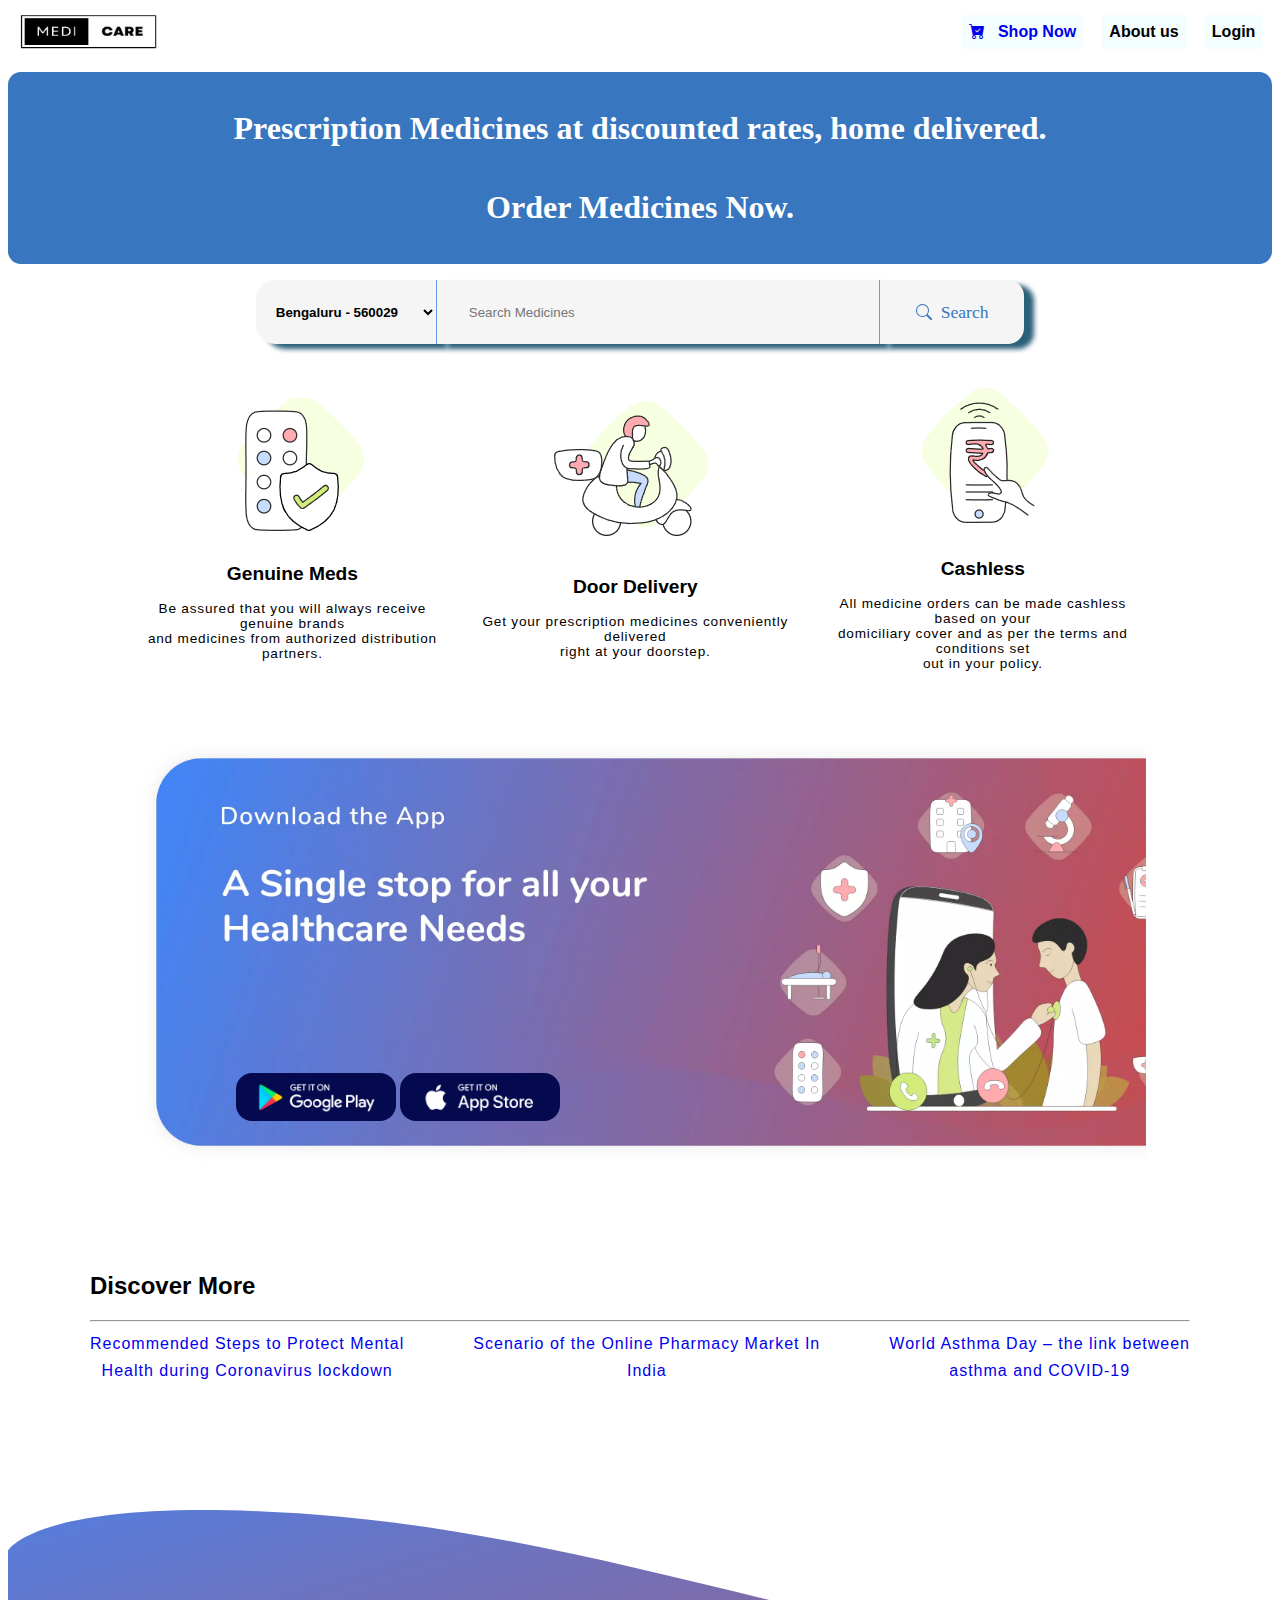
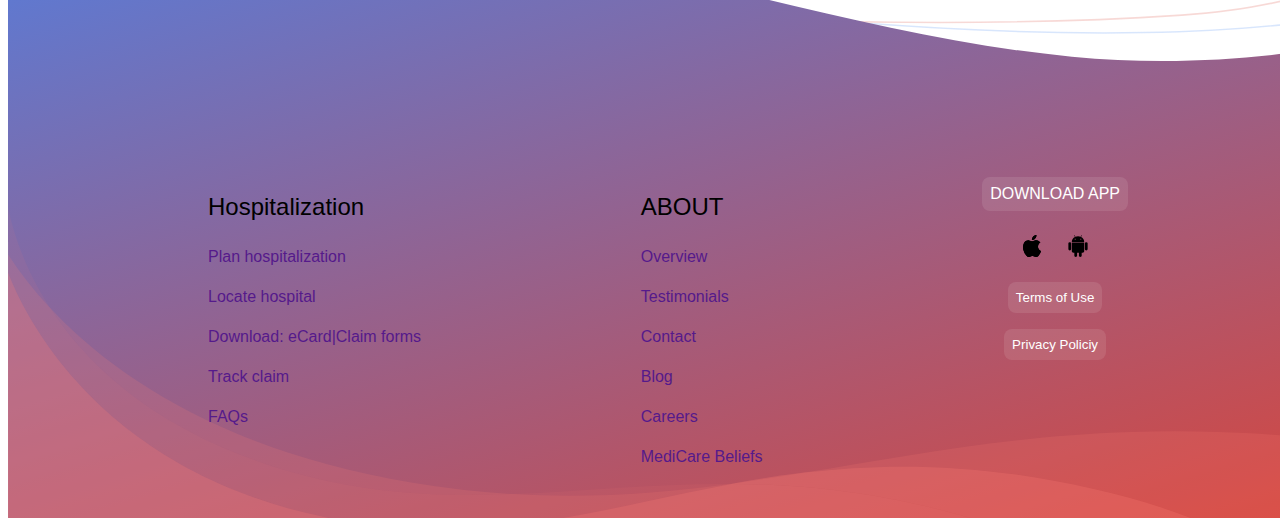
==== index.html @ 4205ca11 "blur property added" ====
<!DOCTYPE html>
<html lang="en">

<head>
    <meta charset="UTF-8">
    <meta name="viewport" content="width=device-width, initial-scale=1.0">
    <title>Home page</title>
    <link rel="stylesheet" href="https://cdn.jsdelivr.net/npm/bootstrap-icons@1.11.1/font/bootstrap-icons.css">
    <link rel="stylesheet" href="styles.css">
</head>

<body>
    <nav class="first-block">
        <img src="Medi-care.jpg" style="height: 3rem; width: 10rem; border-radius: 1rem;">
        <div class="block-1">
            <a href="sales.html" class="nav-button"><i class="bi bi-cart-check-fill"></i>&nbsp&nbsp&nbspShop Now</a>
            <a href="aboutus.html" target="_blank"><button class="nav-button">About us</button></a>
            <a href="login.html" target="_blank"><button class="nav-button">Login</button></a>
        </div>
    </nav>
    <div class="second-block">
        <h1>Prescription Medicines at discounted rates, home delivered.</h1>
        <h1>Order Medicines Now. </h1>
    </div>
    <div class="input-search">
        <select class="pin-code" style="font-family :Arial, Helvetica, sans-serif;font-weight: bold;">
            <option>Bengaluru - 560029</option>
            <option>Ayodhya - 224101</option>
            <option>Allahabad - 2200101</option>
        </select>
        <input type="search" name="search-data" placeholder="Search Medicines" id="search">
        <div class="button">
            <svg xmlns="http://www.w3.org/2000/svg" width="16" height="16" fill="currentColor" class="bi bi-search"
                viewBox="0 0 16 16">
                <path
                    d="M11.742 10.344a6.5 6.5 0 1 0-1.397 1.398h-.001c.03.04.062.078.098.115l3.85 3.85a1 1 0 0 0 1.415-1.414l-3.85-3.85a1.007 1.007 0 0 0-.115-.1zM12 6.5a5.5 5.5 0 1 1-11 0 5.5 5.5 0 0 1 11 0z" />
            </svg>&nbsp&nbsp
            <span>Search</span>
        </div>
    </div>
    <section class="facilities">
        <div class="facilities-1">
            <img src="facilities-1.png" alt="Genuine Meds">
            <h2>Genuine Meds</h2>
            <p>Be assured that you will always receive genuine brands<br> and medicines from authorized distribution
                partners.</p>
        </div>
        <div class="facilities-1">
            <img src="facilities-2.png" alt="Door Delivery">
            <h2>Door Delivery</h2>
            <p>Get your prescription medicines conveniently delivered<br> right at your doorstep.</p>
        </div>
        <div class="facilities-1">
            <img src="facilities-3.png" alt="Cashless">
            <h2>Cashless</h2>
            <p>All medicine orders can be made cashless based on your<br> domiciliary cover and as per the terms and
                conditions set<br> out in your policy.</p>
        </div>
    </section>
    <section class="download">
        <div class="download-1">
            <div class="content">
                <form action="" method="post">
                    <input type="image" src="playstore.png" name="play-store" class="input-image">
                    <input type="image" src="app-store.png" name="app-store" class="input-image">
                </form>
            </div>
        </div>
    </section>
    <section class="discover" style="width: 100%;">
        <div class="discover-1">
            <div class="heading-2">
                <h2>Discover More</h2>
                <hr>
            </div>
            <div class="discover-link">
                <a href="https://blog.medibuddy.in/mental-health-wellness-during-lockdown/" target="_blank">Recommended
                    Steps to Protect Mental<br> Health during Coronavirus lockdown</a>
                <a href="https://www.ncbi.nlm.nih.gov/pmc/articles/PMC9804119/" target="_blank">Scenario of the Online
                    Pharmacy Market In<br> India</a>
                <a href="https://www.parkhospital.in/media-room/the-relationship-between-covid-19-and-asthma-what-people-need-to-know"
                    target="_blank">World Asthma Day – the link between<br> asthma and COVID-19</a>
            </div>
        </div>
    </section>
    <footer>
        <div class="footer-list">
            <ol class="anchor-list">
                <span class="hospital">Hospitalization</span>
                <a href="">Plan hospitalization</a>
                <a href="">Locate hospital</a>
                <a href="">Download: eCard|Claim forms</a>
                <a href="">Track claim</a>
                <a href="">FAQs</a>
            </ol>
            <ol class="about-list">
                <span class="about">ABOUT</span>
                <a href="">Overview</a>
                <a href="">Testimonials</a>
                <a href="">Contact</a>
                <a href="">Blog</a>
                <a href="">Careers</a>
                <a href="">MediCare Beliefs</a>
            </ol>
            <ol class="utility">
                <span class="download-play">DOWNLOAD APP</span>
                <span class="icons-1">
                    <svg xmlns="http://www.w3.org/2000/svg" width="22" height="22" fill="currentColor"
                        class="bi bi-apple" viewBox="0 0 16 16">
                        <path
                            d="M11.182.008C11.148-.03 9.923.023 8.857 1.18c-1.066 1.156-.902 2.482-.878 2.516.024.034 1.52.087 2.475-1.258.955-1.345.762-2.391.728-2.43Zm3.314 11.733c-.048-.096-2.325-1.234-2.113-3.422.212-2.189 1.675-2.789 1.698-2.854.023-.065-.597-.79-1.254-1.157a3.692 3.692 0 0 0-1.563-.434c-.108-.003-.483-.095-1.254.116-.508.139-1.653.589-1.968.607-.316.018-1.256-.522-2.267-.665-.647-.125-1.333.131-1.824.328-.49.196-1.422.754-2.074 2.237-.652 1.482-.311 3.83-.067 4.56.244.729.625 1.924 1.273 2.796.576.984 1.34 1.667 1.659 1.899.319.232 1.219.386 1.843.067.502-.308 1.408-.485 1.766-.472.357.013 1.061.154 1.782.539.571.197 1.111.115 1.652-.105.541-.221 1.324-1.059 2.238-2.758.347-.79.505-1.217.473-1.282Z" />
                        <path
                            d="M11.182.008C11.148-.03 9.923.023 8.857 1.18c-1.066 1.156-.902 2.482-.878 2.516.024.034 1.52.087 2.475-1.258.955-1.345.762-2.391.728-2.43Zm3.314 11.733c-.048-.096-2.325-1.234-2.113-3.422.212-2.189 1.675-2.789 1.698-2.854.023-.065-.597-.79-1.254-1.157a3.692 3.692 0 0 0-1.563-.434c-.108-.003-.483-.095-1.254.116-.508.139-1.653.589-1.968.607-.316.018-1.256-.522-2.267-.665-.647-.125-1.333.131-1.824.328-.49.196-1.422.754-2.074 2.237-.652 1.482-.311 3.83-.067 4.56.244.729.625 1.924 1.273 2.796.576.984 1.34 1.667 1.659 1.899.319.232 1.219.386 1.843.067.502-.308 1.408-.485 1.766-.472.357.013 1.061.154 1.782.539.571.197 1.111.115 1.652-.105.541-.221 1.324-1.059 2.238-2.758.347-.79.505-1.217.473-1.282Z" />
                    </svg>
                    <svg xmlns="http://www.w3.org/2000/svg" width="22" height="22" fill="currentColor"
                        class="bi bi-android2" viewBox="0 0 16 16">
                        <path
                            d="m10.213 1.471.691-1.26c.046-.083.03-.147-.048-.192-.085-.038-.15-.019-.195.058l-.7 1.27A4.832 4.832 0 0 0 8.005.941c-.688 0-1.34.135-1.956.404l-.7-1.27C5.303 0 5.239-.018 5.154.02c-.078.046-.094.11-.049.193l.691 1.259a4.25 4.25 0 0 0-1.673 1.476A3.697 3.697 0 0 0 3.5 5.02h9c0-.75-.208-1.44-.623-2.072a4.266 4.266 0 0 0-1.664-1.476ZM6.22 3.303a.367.367 0 0 1-.267.11.35.35 0 0 1-.263-.11.366.366 0 0 1-.107-.264.37.37 0 0 1 .107-.265.351.351 0 0 1 .263-.11c.103 0 .193.037.267.11a.36.36 0 0 1 .112.265.36.36 0 0 1-.112.264Zm4.101 0a.351.351 0 0 1-.262.11.366.366 0 0 1-.268-.11.358.358 0 0 1-.112-.264c0-.103.037-.191.112-.265a.367.367 0 0 1 .268-.11c.104 0 .19.037.262.11a.367.367 0 0 1 .107.265c0 .102-.035.19-.107.264ZM3.5 11.77c0 .294.104.544.311.75.208.204.46.307.76.307h.758l.01 2.182c0 .276.097.51.292.703a.961.961 0 0 0 .7.288.973.973 0 0 0 .71-.288.95.95 0 0 0 .292-.703v-2.182h1.343v2.182c0 .276.097.51.292.703a.972.972 0 0 0 .71.288.973.973 0 0 0 .71-.288.95.95 0 0 0 .292-.703v-2.182h.76c.291 0 .54-.103.749-.308.207-.205.311-.455.311-.75V5.365h-9v6.404Zm10.495-6.587a.983.983 0 0 0-.702.278.91.91 0 0 0-.293.685v4.063c0 .271.098.501.293.69a.97.97 0 0 0 .702.284c.28 0 .517-.095.712-.284a.924.924 0 0 0 .293-.69V6.146a.91.91 0 0 0-.293-.685.995.995 0 0 0-.712-.278Zm-12.702.283a.985.985 0 0 1 .712-.283c.273 0 .507.094.702.283a.913.913 0 0 1 .293.68v4.063a.932.932 0 0 1-.288.69.97.97 0 0 1-.707.284.986.986 0 0 1-.712-.284.924.924 0 0 1-.293-.69V6.146c0-.264.098-.491.293-.68Z" />
                    </svg>
                </span>
                <span style="display: flex; flex-direction: column; row-gap: 1rem; align-items: center;">
                <a
                    href="https://www.aapkaconsultant.com/blog/terms-conditions-and-privacy-policy-of-website-mobile-app-in-india/" target="_blank"><button
                        class="toc">Terms of Use</button></a>
                <a
                    href="https://www.aapkaconsultant.com/blog/terms-conditions-and-privacy-policy-of-website-mobile-app-in-india/" target="_blank"><button
                        class="privacy">Privacy Policiy</button></a>
                    </span>
            </ol>
        </div>
    </footer>
</body>

</html>
---- styles.css ----
.first-block {
    display: flex;
    flex-direction: row;
    justify-content: space-between;
}

.button-nav {
    text-decoration: none;
    /* color: ; */
    font-size: 1rem;
    font-family: Candara, Calibri, Segoe, Segoe UI, Optima, Arial, sans-serif;
    padding: 0.5rem 1rem 0.5rem 1rem;
    background-color: #B6FFFA;
    border-radius: 1rem;
    border: none;
    box-shadow: 4px 3px 0.5rem;
    font-weight: 700;
}

.button-nav:hover {
    background-color: #FCF5ED;
}

.block-1 {
    width: 25vw;
    display: flex;
    flex-direction: row;
    align-items: center;
    justify-content: space-around;
}

.second-block {
    margin-top: 1rem;
    height: 12rem;
    background-color: #3876BF;
    border-radius: 0.8rem;
    font-size: 1rem;
    text-align: center;
    color: #fff;
    display: flex;
    flex-direction: column;
    justify-content: center;
    font-family: Brush Script MT, cursive;
}

.input-search {
    height: 3.5rem;
    margin-top: 1rem;
    display: flex;
    flex-direction: row;
    justify-content: center;
}

#search,
.pin-code:focus {
    outline: none;
}

#search {
    height: 100%;
    width: 35%;
    border: none;
    padding: 2rem 2rem 2rem 2rem;
    box-shadow: 10px 5px 5px #2b607a;
    background-color: #F5F5F5;
}

.pin-code {
    border-bottom-left-radius: 1.2rem;
    border-top-left-radius: 1.2rem;
    height: 4rem;
    border-right: 0.5px solid #6499E9;
    border-bottom: none;
    border-left: none;
    border-top: none;
    box-shadow: 10px 5px 5px #2b607a;
    background-color: #F5F5F5;
    padding: 1rem 1rem 1rem 1rem;
}

.button {
    display: flex;
    font-size: 1.1rem;
    flex-direction: row;
    align-items: center;
    justify-content: center;
    background-color: #F5F5F5;
    height: 4rem;
    width: 9rem;
    border-top-right-radius: 1rem;
    border-bottom-right-radius: 1rem;
    box-shadow: 10px 5px 5px #2b607a;
    border-left: 0.5px solid #6499E9;
    font-family: 'Tahoma', 'Verdana', 'Segoe', 'sans-serif';
    border-bottom: none;
    border-right: none;
    border-top: none;
    color: #3876BF;
}

.facilities {
    margin-left: 7rem;
    margin-right: 7rem;
    height: 25rem;
    /* background-color: cyan; */
    display: flex;
    flex-direction: row;
    justify-content: space-around;
    align-items: center;
    text-align: center;
    font-family: Futura, Trebuchet MS, Arial, sans-serif;
    font-size: 0.8rem;
}

.facilities-1 p {
    font-family: Futura, Trebuchet MS, Arial, sans-serif;
    font-size: 0.85rem;
    letter-spacing: 0.8px;
    font-weight: 100;
}

.facilities-1:hover {
    box-shadow: 1px 1px 1px 5px #F5F7F8;
}

.facilities-1 {
    padding: 1rem 1rem 1rem 1rem;
}

.download {
    display: flex;
    flex-direction: row;
    justify-content: center;
}

.download-1 {
    background-image: url('banner.webp');
    background-size: cover;
    width: 80%;
    height: 27rem;
    border-radius: 1rem;
    display: flex;
    flex-direction: row;
    justify-content: center;
    align-items: center;
}

.content {
    display: flex;
    flex-direction: row;
    /* justify-content: flex-start; */
    align-items: end;
    width: 80%;
    height: 80%;
    /* background-color: cyan; */
}

.input-image {
    width: 10rem;
    height: 3rem;
    transition: all 0.5s;
    border-radius: 1rem;
}

.input-image:hover {
    box-shadow: 1px 1px 1px 2px #0F0F0F;
}

.discover {
    display: flex;
    flex-direction: row;
    justify-content: center;
}

.discover-1 {
    display: flex;
    flex-direction: column;
    justify-content: center;
    width: 1100px;
    height: 300px;
    /* background-color: cyan; */
}

.discover-link {
    display: flex;
    flex-direction: row;
    justify-content: space-between;
    text-align: center;
    font-family: Lucida Grande, Lucida Sans Unicode, Lucida Sans, Geneva, Verdana, sans-serif;
    font-size: 1rem;
    letter-spacing: 1px;
    line-height: 1.7;
    /* background-color: cyan; */
}

.heading-2 h2,
a {
    font-family: Arial Narrow, Arial, sans-serif;
    text-decoration: none;
}

.discover-link a:hover {
    color: green;
}

footer {
    display: flex;
    flex-direction: row;
    width: 100vw;
    height: 650px;
    justify-content: center;
    /* background-color: cyan; */
    background-image: url('footer.svg');
    font-family: Trebuchet MS, Lucida Grande, Lucida Sans Unicode, Lucida Sans, Tahoma, sans-serif;
    background-repeat: no-repeat;
    background-size: cover;
    align-items: end;
}

.footer-list {
    height: 55%;
    width: 75%;
    display: flex;
    flex-direction: row;
    row-gap: 5rem;
    justify-content: space-between;
    align-items: start;
    column-gap: 4rem;
}

.footer-list,
.discover-link a {
    font-family: Trebuchet MS, Lucida Grande, Lucida Sans Unicode, Lucida Sans, Tahoma, sans-serif;
}

.anchor-list {
    display: flex;
    flex-direction: column;
    line-height: 2.5;
    /* margin-right: 2rem; */
}

.hospital,
.about {
    font-size: 1.5rem;
}

.about-list {
    display: flex;
    flex-direction: column;
    line-height: 2.5;
    /* margin-top: 3rem; */
    /* margin-right: 2rem; */
}

.utility {
    display: flex;
    flex-direction: column;
    /* line-height: 2.5; */
    row-gap: 1ch;
}

.icons-1 {
    display: flex;
    flex-direction: row;
    justify-content: space-evenly;
    padding: 1rem 1rem 1rem 1rem;
}

.download-play,
.toc,
.privacy {
    /* border: 2px solid red; */
    padding: 0.5rem 0.5rem 0.5rem 0.5rem;
    background-color: rgba(255, 254, 250, 0.1);
    border-radius: 0.5rem;
    color: white;
    font-family: Arial Narrow, Arial, sans-serif;
    text-align: center;
    /* border: none; */

}

.utility a,button{
    border: none;
    outline: none;
}

.utility button:hover{
    background-color: #A0E9FF;  
}

/*About us Page*/

.about-1 {
    margin-top: 2rem;
    height: 500px;
    width: 100%;
    background-image: url('aboutus.png');
    background-size: cover;
}

.about-photo {
    display: flex;
    flex-direction: row;
    justify-content: end;
}

.about-photo button {
    border: 1px solid #050a4e;
    padding: 0.8rem 2rem 0.8rem 2rem;
    border-radius: 2rem;
    background-color: rgba(255, 254, 250, 0.1);
    font-family: Arial Narrow, Arial, sans-serif;
}

.info {
    margin-top: 5rem;
    display: flex;
    flex-direction: row;
    justify-content: center;
}

.inner-info {
    width: 700px;
    letter-spacing: 1px;
    font-family: Arial Narrow, Arial, sans-serif;
    font-size: 1em;
    line-height: 1.3;
}

/*login Page*/

.background-color {
    height: 100vh;
    /* background-color: rgba(255, 255, 255, 0.3); */
    display: flex;
    flex-direction: row;
    justify-content: center;
    align-items: center;
    
}

.login-container {
    width: 500px;
    height: 600px;
    /* background-color: greenyellow; */
    border: 2px solid cyan;
    border-radius: 1rem;
    backdrop-filter: blur(2px);
}

.form-login {
    padding: 1rem 1rem 1rem 2rem;
    display: flex;
    flex-direction: column;
    row-gap: 1.5rem;
    font-family: Avant Garde, Avantgarde, Century Gothic, CenturyGothic, AppleGothic, sans-serif;
}

#email,
#password {
    width: 25rem;
    border-radius: 1.5rem;
    border: none;
    outline: none;
    padding: 0.8rem 0.8rem 0.8rem 0.8rem;
    font-family: Futura, Trebuchet MS, Arial, sans-serif;
}

/*Register page*/

.Register {
    height: 670px;
    width: 500px;
    display: flex;
    flex-direction: column;
    row-gap: 1.5rem;
    padding-left: 3rem;
    padding-right: 3rem;
    padding-top: 1rem;
    /* background-color: white; */
    border-radius: 0.5rem;
    outline: none;
    border: none;
    box-shadow: 2px 2px 5px 3px #EEEEEE;
    font-family: Futura, Trebuchet MS, Arial, sans-serif;
    backdrop-filter: blur(20px);
    /* background-color: green; */

}

.first-last input {
    height: 2.3rem;
    width: 14.5rem;
    border-radius: 0.3rem;
    border: none;
    background-color: #FFF6F6;
    padding-left: 0.5rem;
}

.reg-details input {
    height: 2.3rem;
    border-radius: 0.3rem;
    border: none;
    background-color: #FFF6F6;
    padding-left: 0.5rem;
}

.dob input {
    width: 9.5rem;
    height: 2.3rem;
    border-radius: 0.3rem;
    border: none;
    background-color: #FFF6F6;
    padding-left: 0.5rem;
}

.gender label {
    width: 9rem;
    height: 2.3rem;
    border-radius: 0.3rem;
    border: none;
    background-color: #FFF6F6;
    padding-left: 0.5rem;
    text-align: center;
    padding-top: 1rem;
}

/*Payment Page*/

.Payment-1 {
    height: 100vh;
    display: flex;
    flex-direction: row;
    justify-content: center;
    align-items: center;
    background-image: url('payment.avif');
    background-size: 100vw 100vh;
    background-repeat: no-repeat;
    background-position: center;
}

.Payment-2 {
    display: flex;
    flex-direction: row;
    height: 40rem;
    width: 69rem;
    border-radius: 2rem;
    backdrop-filter: blur(10px);
}

.billing-address {
    display: flex;
    flex-direction: column;
    align-items: center;
    row-gap: 1.5rem;
    /* padding-left: 4rem; */
    width: 50vw;
    background-color: rgba(181, 203, 153, 0.7);
    border: none;
    outline: none;
    border-radius: 1rem 0 0 1rem;
}

.Payment {
    width: 50vw;
    /* padding-left: 8rem; */
    display: flex;
    flex-direction: column;
    row-gap: 1.2rem;
    background-color: rgba(173, 216, 230, 0.8);
    align-items: center;
    font-family: Futura, Trebuchet MS, Arial, sans-serif;
    border-radius: 0 1rem 1rem 0;

}

.block {
    height: 89px;
    width: 182px;
    display: flex;
    flex-direction: row;
    justify-content: space-around;
    align-items: center;
    border: 1px solid red;
    border-radius: 1.2rem;
    background-color: #FCF5ED;
    font-family: Futura, Trebuchet MS, Arial, sans-serif;
}

.category-1 {
    display: flex;
    flex-direction: row;
    flex-wrap: wrap;
    justify-content: space-between;
    height: 270px;
    width: 1100px;
    /* border: 1px solid green; */
    padding-left: 1.3rem;
    padding-right: 1.3rem;
    padding-top: 1.3rem;
    background-color: #FFF6F6;
    border-radius: 0.3rem;
}

.category {
    display: flex;
    flex-direction: row;
    justify-content: center;
}

.seller-block {
    display: flex;
    flex-direction: column;
    align-items: center;
    width: 189.8px;
    height: 300px;
    /* border: 2px solid black; */
    justify-content: center;
    padding-left: 1rem;
    font-family: Futura, Trebuchet MS, Arial, sans-serif;
    border-radius: 0.5rem;
    background-color: rgba(205, 245, 253, 0.5);
    border: 3px solid transparent;
    transition: all 0.5s ease;
}

.seller-block:hover {
    /* box-shadow: -1px 1px 1px 2px #fefdfd; */
    
    border: 3px solid cyan;
    scale: 1.1;
}

.seller-1 {
    width: 85vw;
    display: flex;
    flex-direction: row;
    justify-content: space-evenly;
}

.Add {
    width: 150px;
    padding: 1rem 1.5rem 1rem 1.5rem;
    background-color: #165D59;
    color: white;
    border: none;
    outline: none;
    border-radius: 0.5rem;
    font-weight: 700;
    font-family: Futura, Trebuchet MS, Arial, sans-serif;
}

.Add:hover{
    background-color: #48817e;
    
}

.best-seller {
    display: flex;
    flex-direction: row;
    justify-content: end;
}

.background-style {
    background-repeat: no-repeat;
    background-size: contain;
    display: flex;
    flex-direction: column;
    justify-content: center;
    border-radius: 0.7rem;
    margin-top: 3rem;
}

.sell-meds:hover {
    opacity: 0.8;
}

.nav-button{
    text-decoration: none;
    padding: 0.5rem 0.5rem;
    font-size: 1rem;
    font-family: Futura, Trebuchet MS, Arial, sans-serif;
    background-color: #f4fefe;
    font-weight: bold;
}

.nav-button:hover{
    background-color: rgb(46, 233, 36);
    border-radius: 5px;
    transition: all 0.3s ease-in;
}
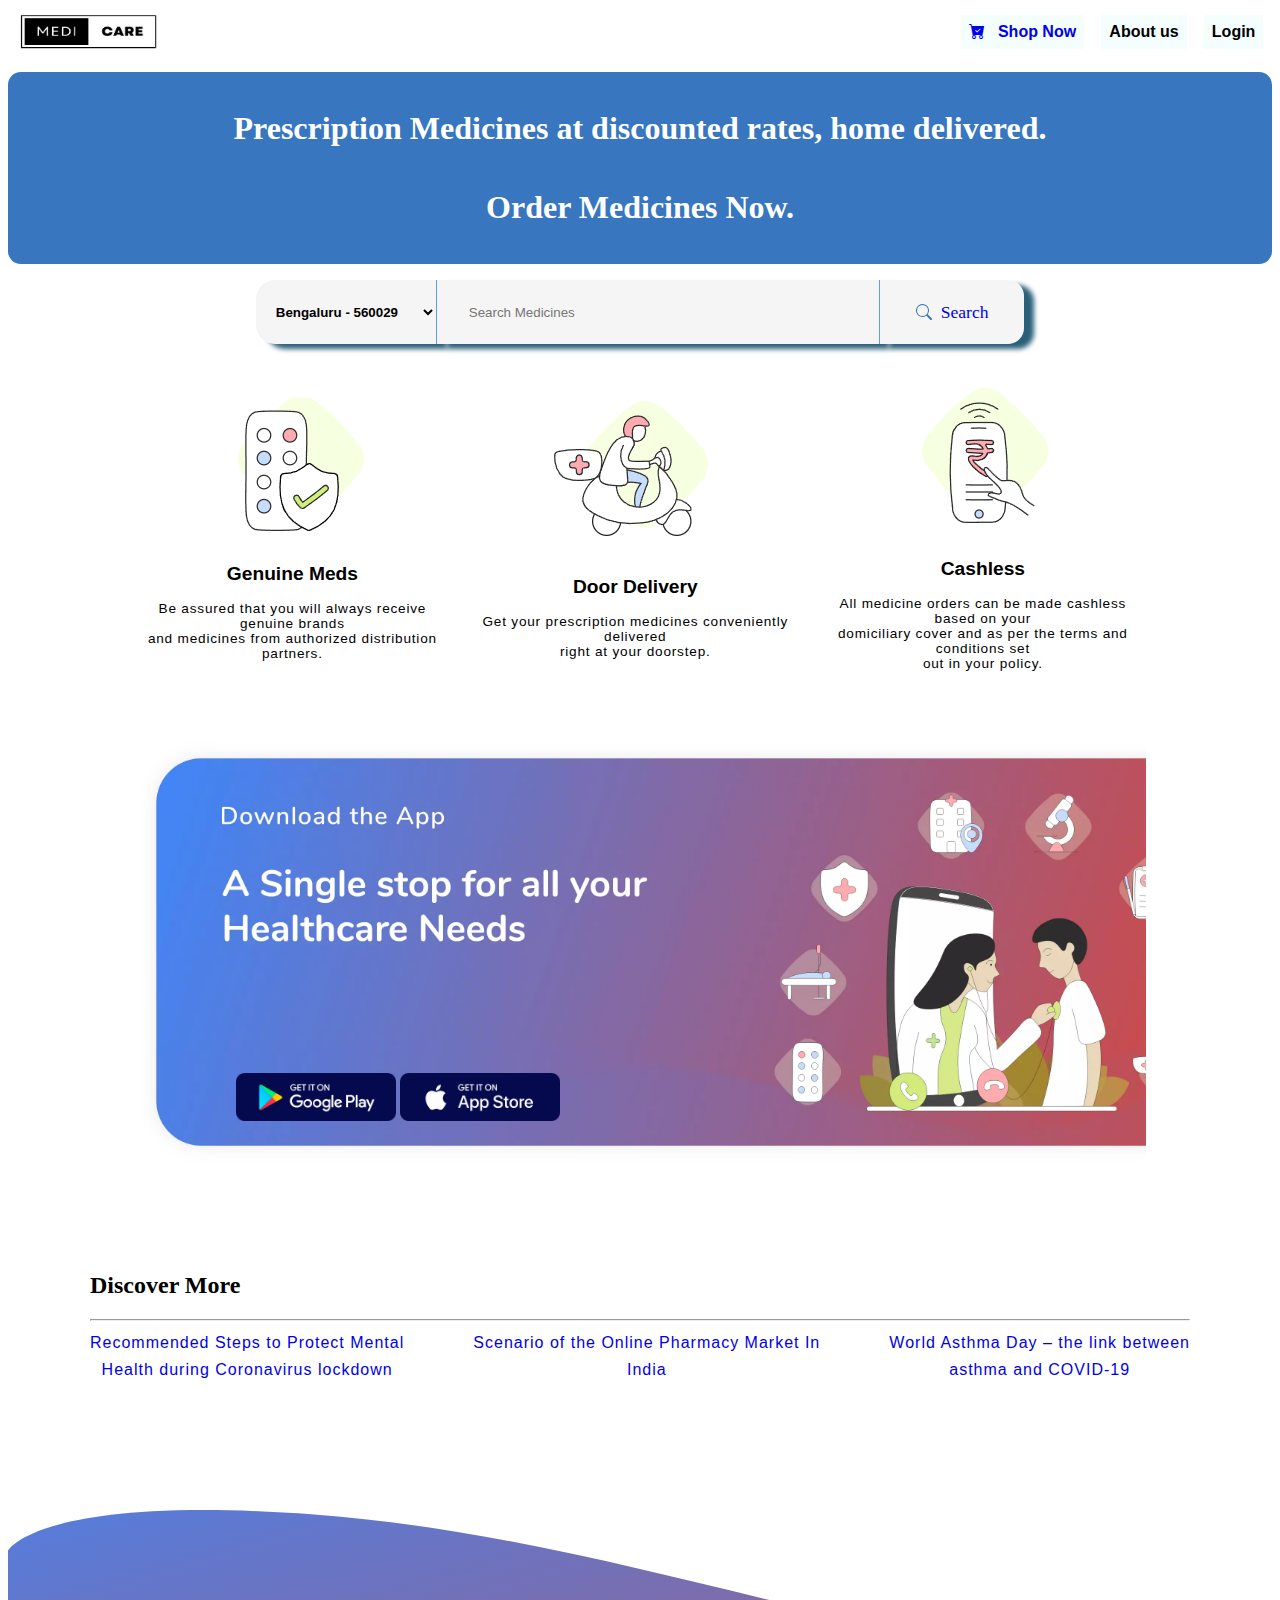
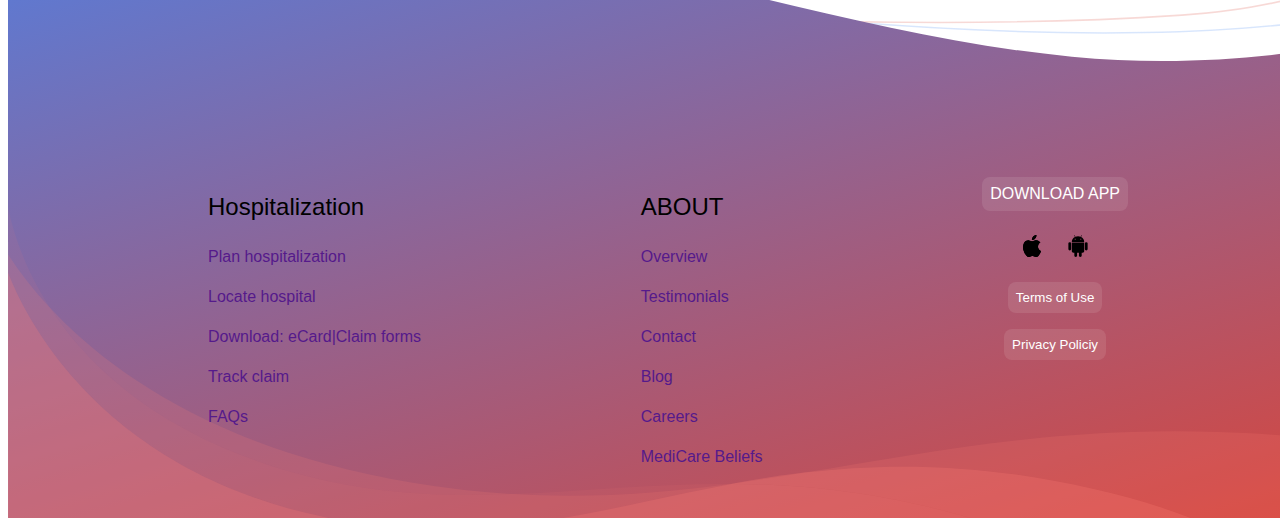
==== commit 5044bfb5: "change background" ====
--- a/index.html
+++ b/index.html
@@ -35,7 +35,7 @@
                 <path
                     d="M11.742 10.344a6.5 6.5 0 1 0-1.397 1.398h-.001c.03.04.062.078.098.115l3.85 3.85a1 1 0 0 0 1.415-1.414l-3.85-3.85a1.007 1.007 0 0 0-.115-.1zM12 6.5a5.5 5.5 0 1 1-11 0 5.5 5.5 0 0 1 11 0z" />
             </svg>&nbsp&nbsp
-            <span>Search</span>
+            <!-- <span>Search</span> --><a href="sales.html">Search</a>
         </div>
     </div>
     <section class="facilities">
--- a/styles.css
+++ b/styles.css
@@ -158,12 +158,13 @@
 .input-image {
     width: 10rem;
     height: 3rem;
-    transition: all 0.5s;
-    border-radius: 1rem;
+    transition: all 0.5s ease-in-out;
+    /* border-radius: 1rem; */
 }
 
 .input-image:hover {
-    box-shadow: 1px 1px 1px 2px #0F0F0F;
+    /* box-shadow: 1px 1px 1px 2px #0F0F0F; */
+    scale: 1.05;
 }
 
 .discover {
@@ -195,7 +196,7 @@
 
 .heading-2 h2,
 a {
-    font-family: Arial Narrow, Arial, sans-serif;
+    /* font-family: Arial Narrow, Arial, sans-serif; */
     text-decoration: none;
 }
 
@@ -347,7 +348,7 @@
     /* background-color: greenyellow; */
     border: 2px solid cyan;
     border-radius: 1rem;
-    backdrop-filter: blur(2px);
+    backdrop-filter: blur(20px);
 }
 
 .form-login {
@@ -379,13 +380,13 @@
     padding-left: 3rem;
     padding-right: 3rem;
     padding-top: 1rem;
-    /* background-color: white; */
-    border-radius: 0.5rem;
+    /* background-color: rgba(255,255,255,0.1); */
+    border-radius: 0.8rem;
     outline: none;
-    border: none;
-    box-shadow: 2px 2px 5px 3px #EEEEEE;
-    font-family: Futura, Trebuchet MS, Arial, sans-serif;
-    backdrop-filter: blur(20px);
+    /* border: 2px solid cyan; */
+    /* box-shadow: 2px 2px 5px 3px #EEEEEE; */
+    font-family: Futura, Trebuchet MS, Arial, sans-serif;
+    backdrop-filter: blur(120px);
     /* background-color: green; */
 
 }
@@ -587,7 +588,7 @@
 }
 
 .nav-button:hover{
-    background-color: rgb(46, 233, 36);
+    background-color: rgba(46, 233, 36,0.5);
     border-radius: 5px;
     transition: all 0.3s ease-in;
 }